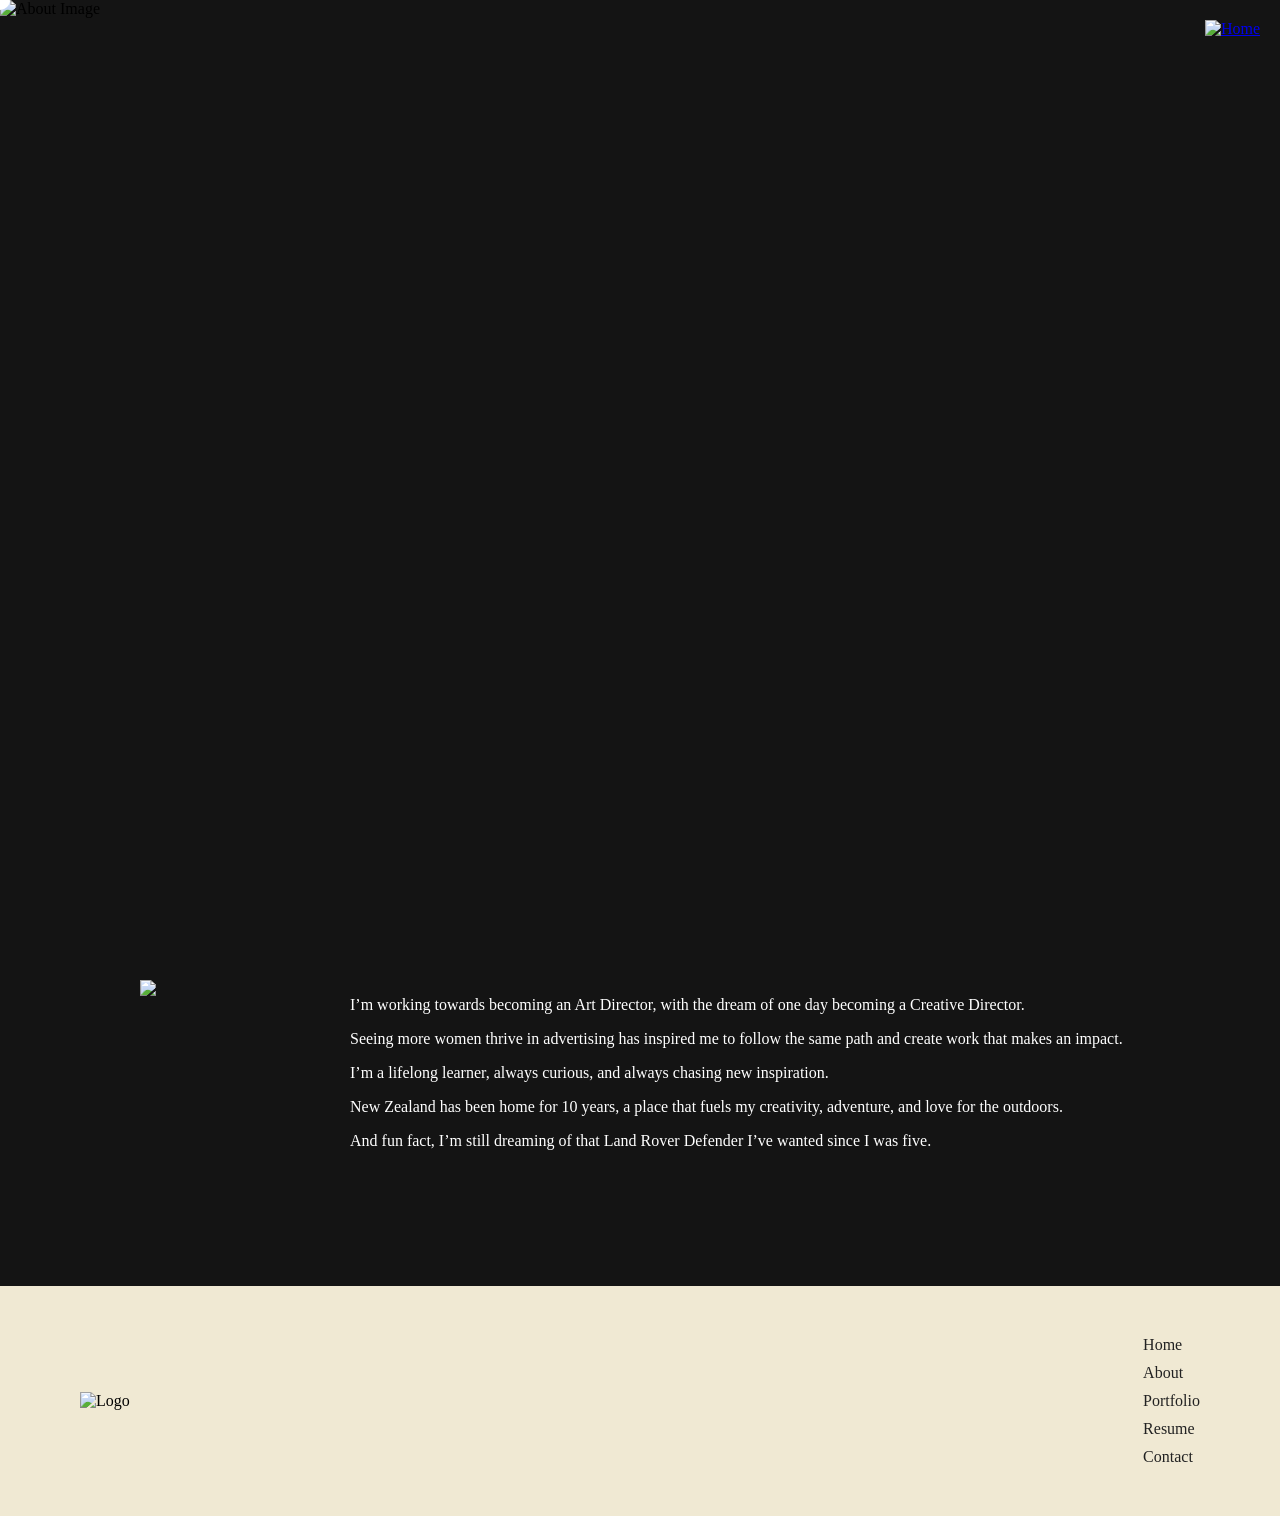
==== about.html @ da03dafd "Add files via upload" ====
<!DOCTYPE html>
<html>
<head>
  <title>About</title>
  <link rel="stylesheet" href="style.css">
</head>

<body class="about">

  <div class="cursor-dot"></div>

<!-- opening image -->

<div class="opening-page">
  <img src="About me-opening.png" alt="About Image">
</div>

<!-- house icon -->

<a href="index.html" class="home-icon">
  <img src="home-icon.png" alt="Home">
</a>

<!-- Pencil + Text Section -->
<div class="pencil-section">
  <div class="pencil">
    <img src="pencil.png">
  </div>

  <div class="about-text">
      <p>
    I’m working towards becoming an Art Director, with the dream of one day becoming a Creative Director.
  </p>

  <p>
    Seeing more women thrive in advertising has inspired me to follow the same path and create work that makes an impact.
  </p>

  <p>
    I’m a lifelong learner, always curious, and always chasing new inspiration.
  </p>

  <p>
    New Zealand has been home for 10 years, a place that fuels my creativity, adventure, and love for the outdoors.
  </p>

  <p>
    And fun fact, I’m still dreaming of that Land Rover Defender I’ve wanted since I was five.
  </p>
  </div>
</div>

<!-- Footer -->
<footer class="footer">
  <div class="footer-image">
    <img src="Logo.png" alt="Logo">
  </div>

  <div class="footer-links">
    <a href="index.html">Home</a>
    <a href="about.html">About</a>
    <a href="portfolio.html">Portfolio</a>
    <a href="resume.html">Resume</a>
    <a href="contact.html">Contact</a>
  </div>
</footer>

</body>
</html>
---- style.css ----
body {
  background-color: #141414;
}

.name {
  font-family: sans-serif;
  font-size: 20px;
  color: #ed4b00;
  position: absolute;
  padding-top: 0%;
  padding-left: 25px;
  padding-top: 25px;
}

.bottom-nav .portfolio-page a {
  color: #ed4b00;
}

.intro h1,
.intro h2,
.intro h3,
.intro h4 {
  position: absolute;
  top: 50%;
  left: 50%;
  transform: translate(-50%, -50%);

  font-family: 'Arial Narrow Bold', sans-serif;
  font-size: 100px;
  color: rgba(245, 245, 222, 1);
  margin: 0;

  opacity: 0;
}

.intro h1 {
  animation: slot1 4s infinite;
}

.intro h2 {
  animation: slot2 4s infinite;
}

.intro h3 {
  animation: slot3 4s infinite;
}

.intro h4 {
  animation: slot4 4s infinite;
}

@keyframes slot1 {
  0%, 24% { opacity: 1; }
  25%, 100% { opacity: 0; }
}

@keyframes slot2 {
  0%, 24% { opacity: 0; }
  25%, 49% { opacity: 1; }
  50%, 100% { opacity: 0; }
}

@keyframes slot3 {
  0%, 49% { opacity: 0; }
  50%, 74% { opacity: 1; }
  75%, 100% { opacity: 0; }
}

@keyframes slot4 {
  0%, 74% { opacity: 0; }
  75%, 100% { opacity: 1; }
}

.cursor-dot {
  width: 20px;
  height: 20px;
  background: white;
  border-radius: 50%;
  position: fixed;
  top: 0;
  left: 0;
  pointer-events: none;
  transform: translate(-50%, -50%);
  z-index: 9999;
}

*/Portfolio page */

.portfolio {
  background-color: #141414;
}

.portfolio-page a {
  color: inherit;
  text-decoration: none;
}

body.portfolio h1 {
  color: #ffffff;
  padding-left: 40px;
  font-size: 100px;
  margin-bottom: 0;
}

h2.axis-title {
  font-size: 20px;
  color: #ffffff;
  padding-left: 40px;
  margin-top: 40px;
  margin-bottom: 20px;
}

/* AXIS SECTION */

.book {
  display: flex;
  flex-direction: column;
  align-items: center;
  margin: 0 auto;
  margin-top: 60px;
}

.book-page {
  width: 800px;
}

.book-page img {
  width: 100%;
  height: auto;
  display: block;
}

/* buttons under image, aligned right */
.book-controls {
  width: 800px;
  display: flex;
  justify-content: flex-end;
  gap: 20px;
  margin-top: 20px;
}

.book-controls button {
  background: none;
  border: none;
  color: white;
  font-size: 40px;
  cursor: pointer;
}

.book-controls button:disabled {
  opacity: 0.3;
  cursor: default;
}


.book button {
  background: none;
  border: none;
  color: white;
  font-size: 40px;
  cursor: pointer;
}

/* DUOLINGO SECTION */

 h2.duolingo-title {
  font-size: 20px;
  color: #ffffff;
  padding-left: 40px;
  margin-top: 40px;
  margin-bottom: 20px;
}

.duolingo {
  display: flex;
  flex-direction: column;
  align-items: center;
  margin-top: 80px; /* pushes it under Axis */
}

.duolingo-page {
  width: 800px;
}

.duolingo-page img {
  width: 100%;
  height: auto;
  display: block;
}

.duo-controls {
  width: 800px;
  display: flex;
  justify-content: flex-end;
  gap: 20px;
  margin-top: 20px;
}

.duo-controls button {
  background: none;
  border: none;
  color: white;
  font-size: 40px;
  cursor: pointer;
}

/* CO-OPERATIVE SECTION */

h2.cooperative-title {
  font-size: 20px;
  color: #ffffff;
  padding-left: 40px;
  margin-top: 40px;
  margin-bottom: 20px;
}

.cooperative {
  display: flex;
  flex-direction: column;
  align-items: center;
  margin: 80px auto;
}

.cooperative-page {
  width: 800px;
}

.cooperative-page img {
  width: 100%;
  height: auto;
  display: block;
}

/* controls under image, aligned right */
.cooperative-controls {
  width: 800px;
  display: flex;
  justify-content: flex-end;
  gap: 20px;
  margin-top: 20px;
}

.cooperative-controls button {
  background: none;
  border: none;
  color: white;
  font-size: 40px;
  cursor: pointer;
}

.cooperative-controls button:disabled {
  opacity: 0.3;
  cursor: default;
}

/* TWIX SECTION */

.twix-title {
  font-size: 20px;
  color: #ffffff;
  margin-top: 40px;
  margin-bottom: 20px;
  padding-left: 40px;
}

.twix {
  display: flex;
  flex-direction: column;
  align-items: center;
  margin: 80px auto;
}

.twix-page {
  width: 800px;
}

.twix-page img {
  width: 100%;
  height: auto;
  display: block;
}

/* controls bottom right */
.twix-controls {
  width: 800px;
  display: flex;
  justify-content: flex-end;
  gap: 20px;
  margin-top: 20px;
}

.twix-controls button {
  background: none;
  border: none;
  color: white;
  font-size: 40px;
  cursor: pointer;
}

.twix-controls button:disabled {
  opacity: 0.3;
  cursor: default;
}

/* DUO 2 TITLE */

.duo2-title {
  font-size: 20px;
  color: #ffffff;
  margin-top: 40px;
  margin-bottom: 20px;
  padding-left: 40px;
}

/* DUO 2 SECTION */

.duo2 {
  display: flex;
  flex-direction: column;
  align-items: center;
  margin: 80px auto 120px auto; /* space below section */
}

.duo2-page {
  width: 800px;
}

.duo2-page img {
  width: 100%;
  height: auto;
  display: block;
}

/* controls bottom right */
.duo2-controls {
  width: 800px;
  display: flex;
  justify-content: flex-end;
  gap: 20px;
  margin-top: 20px;
}

.duo2-controls button {
  background: none;
  border: none;
  color: white;
  font-size: 40px;
  cursor: pointer;
}

.duo2-controls button:disabled {
  opacity: 0.3;
}

.portfolio .footer {
  margin-top: 120px;
}

/* About page */

.about-page {
  font-size: 20px;
  color: #ed4b00;
}

.about-page a {
  color: inherit;
  text-decoration: none;
}

/* Contact page */

.contact-page {
  font-size: 20px;
  color: #ed4b00;
}

.contact-page a {
  color: inherit;
  text-decoration: none;
}

/* Resume page */

.resume-page {
  font-size: 20px;
  color: #ed4b00;
}

.resume-page a {
  color: inherit;
  text-decoration: none;
}

/* spacing of text */

.bottom-nav {
  position: fixed;
  bottom: 20px;
  left: 0;
  width: 100%;

  display: flex;
  justify-content: space-around;
  align-items: center;

  font-size: 20px;
}

/* home icon */

.home-icon {
  position: fixed;
  top: 20px;
  right: 20px;
}

.home-icon img {
  width: 60px;
  height: auto;
}

/* About page - image */

html, body {
  margin: 0;
  padding: 0;
  width: 100%;
  height: 100%;
}

.opening-page {
  width: 100%;
  height: 100vh;
  overflow: hidden;
  position: relative;
}

.opening-page img {
  width: 100%;
  height: 100%;
  object-fit: cover;
  object-position: center;
  display: block;
}


.footer-links a:hover {
  text-decoration: underline;
}

/* Pencil */

/* Pencil + Text Layout */

.pencil-section {
  display: flex;
  align-items: flex-start;
  gap: 60px;

  max-width: 1000px;
  margin: 80px auto;
  padding: 0 20px;
}

.about-text {
  color: #ffffff;
}

/* Pencil */

.pencil {
  display: flex;
  justify-content: flex-end;
}

.pencil img {
  width: 150px;
  height: auto;
  display: block;
}
/* Footer */

.footer {
  background-color: #f0e9d3;
  width: 100%;
  padding: 50px 80px;
  display: flex;
  align-items: center;
  justify-content: space-between;
  box-sizing: border-box;
  margin-top: 120px; /* pushes it clearly below content */
}

/* links side */
.footer-links {
  display: flex;
  flex-direction: column;
  gap: 10px;
}

.footer-links h3 {
  margin-bottom: 10px;
}

.footer-links a {
  color: #222;
  text-decoration: none;
  font-size: 16px;
}

/* Contact page - image */

.contact-title {
  color: #ffffff;
  padding-left: 40px;
  font-size: 100px;
  margin-bottom: 0;
}

.contact-guy {
  position: absolute;
  right: 0;
  bottom: -130px;
}

.contact-guy img {
  width: 500px;
  height: auto;
}

.contact.info {
  color: #ffffff;
  padding-left: 40px;
  padding-top: 20px;
}

.contact.info {
  color: #ffffff;
  padding-left: 40px;
  padding-top: 20px;
  transform: translateY(200px); /* moves only contact info down */
  font-size: 20px; /* change this number */
}

.contact.info a,
.contact.info a:visited,
.contact.info a:hover,
.contact.info a:active {
  color: #ffffff;
  text-decoration: none;
}

.contact.info img {
  width: 35px;
  height: 35px;
  margin-right: 10px;
  vertical-align: middle;
  margin-top: 10px;
}

/* Contact form */

/* Inputs and textarea */
input[type=text],
input[type=email],
textarea {
  width: 100%;
  padding: 10px 0;
  background: transparent;
  border: none;
  border-bottom: 1px solid white;
  color: white;
  font-size: 16px;
  box-sizing: border-box;
  margin-bottom: 30px;
  resize: vertical;
}

/* Placeholder text */
input::placeholder,
textarea::placeholder {
  color: rgba(255,255,255,0.7);
}

/* Remove blue outline */
input:focus,
textarea:focus {
  outline: none;
  border-bottom: 2px solid white;
}

/* Submit button */
input[type=submit] {
  background: transparent;
  color: white;
  border: 1px solid white;
  padding: 12px 24px;
  cursor: pointer;
  transition: 0.3s ease;
}

input[type=submit]:hover {
  background: white;
  color: black;
}

/* Resume Page */

.content {
  margin-top: 40px;
  margin-bottom: 40px;
}

.resume {
  color: rgba(245, 245, 222, 1);
}

.content {
  margin-left: 40px;
  margin-right: 40px;
  
}

/* education section */

.edu-right {
  padding-bottom: 20px;
}

.edu-top {
  padding-top: 20px;
  display: flex;
  justify-content: space-between;
  align-items: flex-start;
  gap: 20px;
}

.edu-title {
  font-weight: 500;
}

.edu-right {
  text-align: right;
  white-space: nowrap;
}

.edu-location {
  font-weight: 400;
}

.edu-dates {
  margin-top: 4px;
  opacity: 0.7;
  font-size: 0.95em;
}

/*axis section*/

.axis-right {
  padding-bottom: 20px;
}

.axis-top {
  display: flex;
  justify-content: space-between;
  align-items: flex-start;
  gap: 20px;
}

.axis-title {
  font-weight: 500;
}

.axis-right {
  text-align: right;
}

.axis-org {
  font-weight: 400;
}

.axis-year {
  margin-top: 4px;
  opacity: 0.7;
  font-size: 0.95em;
}

/* student award section*/

.award-right {
  padding-bottom: 20px;
}

.award-top {
  display: flex;
  justify-content: space-between;
  align-items: flex-start;
  gap: 20px;
}

.award-title {
  font-weight: 500;
}

.award-right {
  text-align: right;
}

.award-org {
  font-weight: 400;
}

.award-year {
  margin-top: 4px;
  opacity: 0.7;
  font-size: 0.95em;
}

.experience-end {
  padding-bottom: 40px;
}

/* Form container */
.container {
  background: transparent;
  padding: 20px 0;
}

.container {
  width: 50%;
  margin-left: auto;   /* pushes it to the right */
  margin-right: 50px;  /* space from right edge */
  margin-top: -10px;
  background: transparent;
  padding: 20px 0;
}

.contact .footer {
  margin-top: 230px;
}
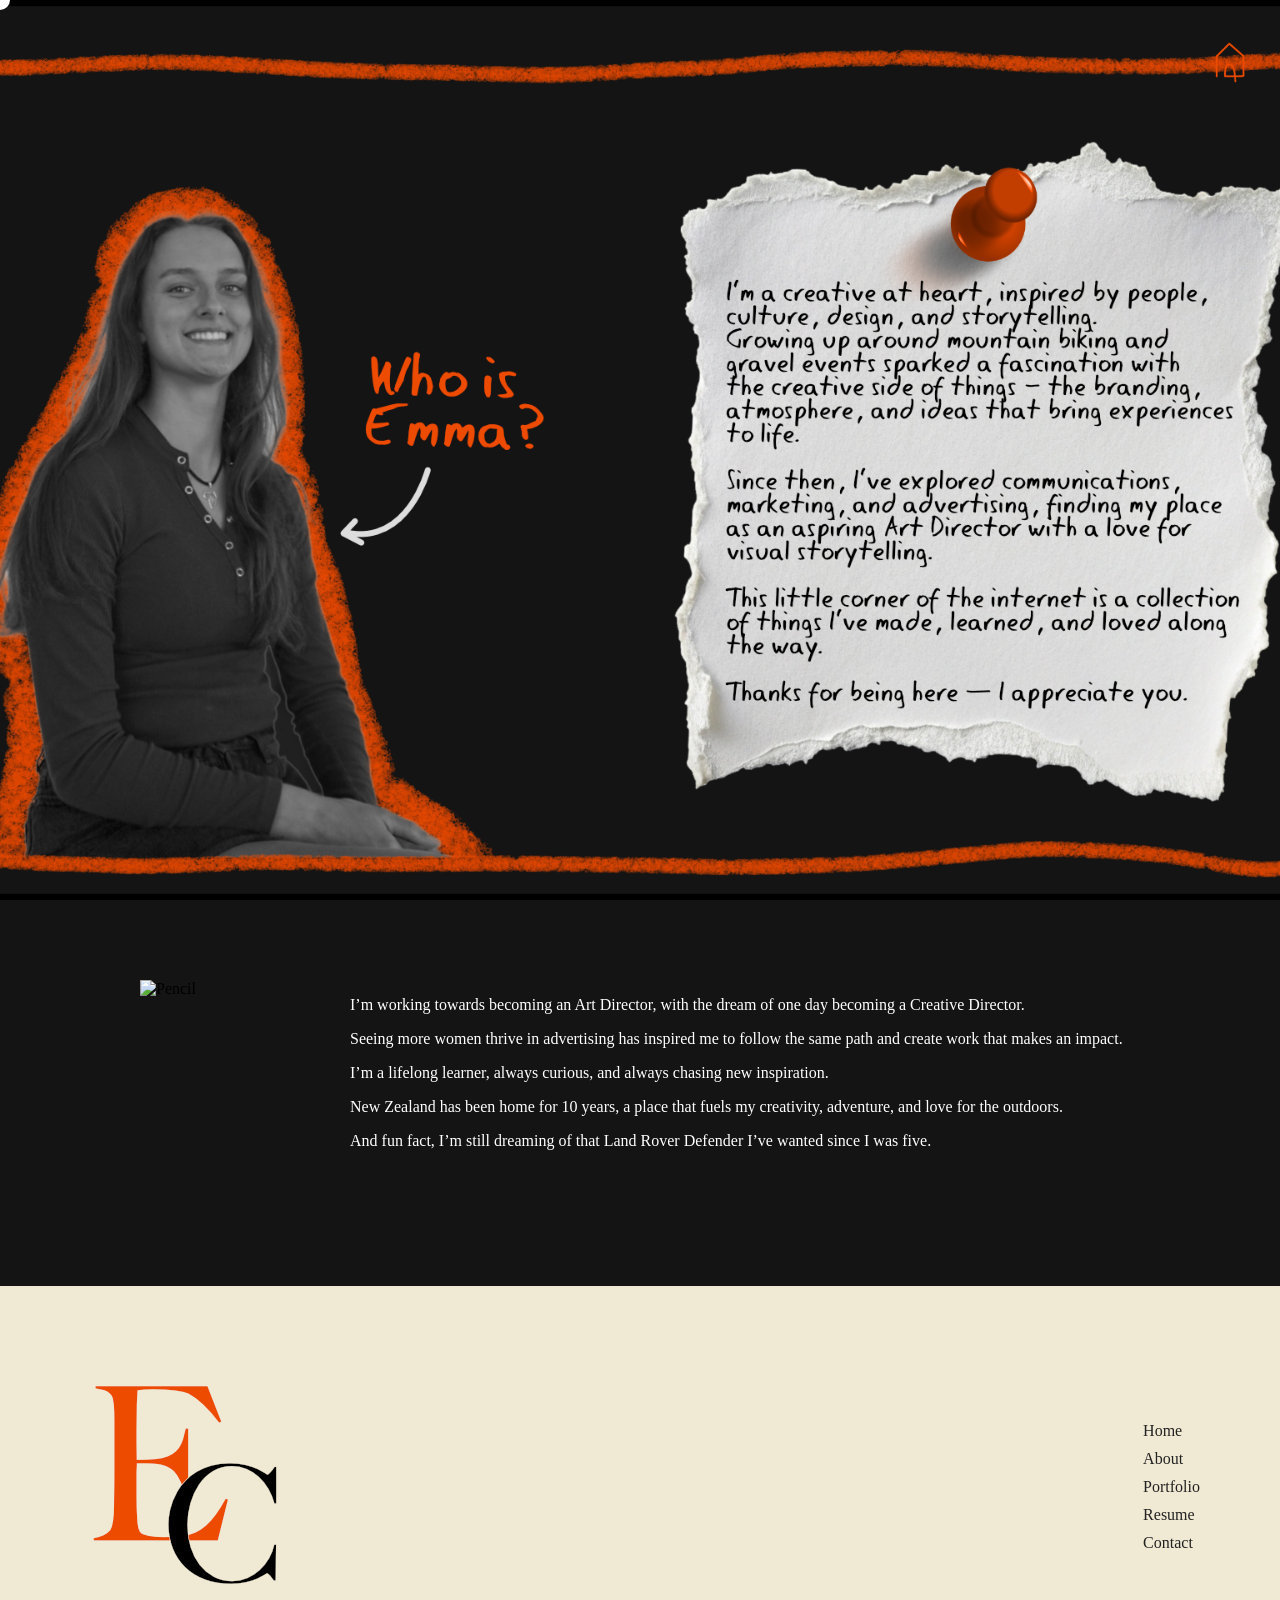
==== commit e1034473: "Add files via upload" ====
--- a/about.html
+++ b/about.html
@@ -3,6 +3,7 @@
 <head>
   <title>About</title>
   <link rel="stylesheet" href="style.css">
+  <link rel="icon" href="/Logo-favicon.ico">
 </head>
 
 <body class="about">
@@ -23,8 +24,9 @@
 
 <!-- Pencil + Text Section -->
 <div class="pencil-section">
+  
   <div class="pencil">
-    <img src="pencil.png">
+    <img src="images/pencil.jpg" alt="Pencil">
   </div>
 
   <div class="about-text">
